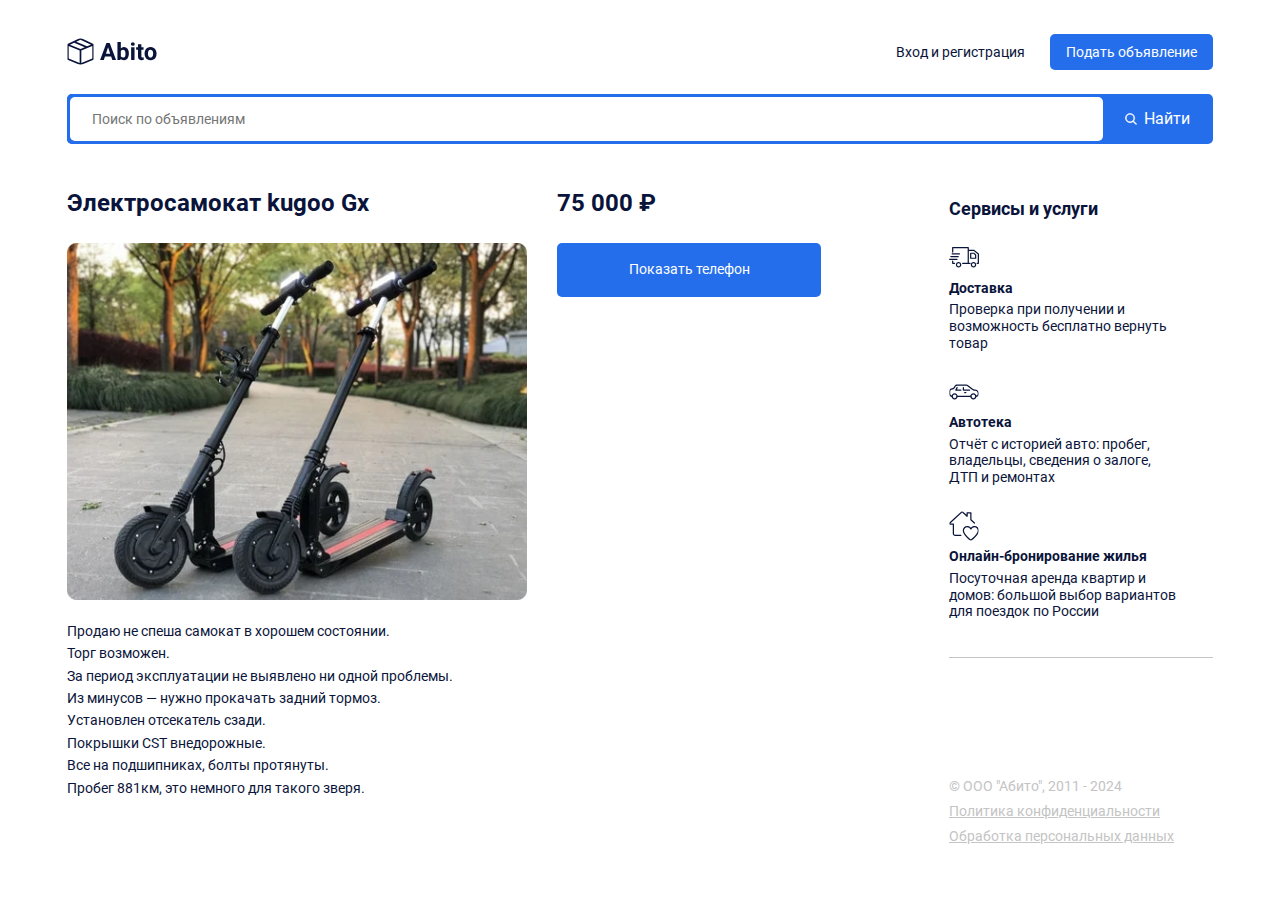
==== item.html @ bae99410 "add item.html" ====
<!DOCTYPE html>
<html lang="en">
  <head>
    <meta charset="UTF-8" />
    <meta
      name="viewport"
      content="width=device-width, user-scalable=no, initial-scale=1.0, maximum-scale=1.0, minimum-scale=1.0"
    />
    <meta http-equiv="X-UA-Compatible" content="ie=edge" />
    <title>Item</title>
    <link rel="stylesheet" href="./styles/styles.css" />
  </head>
  <body>
    <header class="header container">
      <a href="./index.html" class="header__logo logo">
        <img
          src="./images/logo.svg"
          alt="Abito"
          class="logo"
          width="91"
          height="28"
          loading="lazy"
        />
      </a>
      <div class="header__right-menu">
        <a href="/" class="header__login">Вход и регистрация</a>
        <button class="header__button button">Подать объявление</button>
      </div>
    </header>

    <main class="content container">
      <section class="section">
        <div class="search">
          <div class="search__input field">
            <input
              type="text"
              class="field__input"
              placeholder="Поиск по объявлениям"
            />
          </div>
          <button class="search__button button">
            <svg
              xmlns="http://www.w3.org/2000/svg"
              xmlns:xlink="http://www.w3.org/1999/xlink"
              viewBox="0,0,256,256"
              width="14px"
              height="14px"
              fill-rule="nonzero"
            >
              <g
                fill="#ffffff"
                fill-rule="nonzero"
                stroke="none"
                stroke-width="1"
                stroke-linecap="butt"
                stroke-linejoin="miter"
                stroke-miterlimit="10"
                stroke-dasharray=""
                stroke-dashoffset="0"
                font-family="none"
                font-weight="none"
                font-size="none"
                text-anchor="none"
                style="mix-blend-mode: normal"
              >
                <g transform="scale(8.53333,8.53333)">
                  <path
                    d="M13,3c-5.51133,0 -10,4.48867 -10,10c0,5.51133 4.48867,10 10,10c2.39665,0 4.59741,-0.85106 6.32227,-2.26367l5.9707,5.9707c0.25082,0.26124 0.62327,0.36648 0.97371,0.27512c0.35044,-0.09136 0.62411,-0.36503 0.71547,-0.71547c0.09136,-0.35044 -0.01388,-0.72289 -0.27512,-0.97371l-5.9707,-5.9707c1.41261,-1.72486 2.26367,-3.92561 2.26367,-6.32227c0,-5.51133 -4.48867,-10 -10,-10zM13,5c4.43067,0 8,3.56933 8,8c0,4.43067 -3.56933,8 -8,8c-4.43067,0 -8,-3.56933 -8,-8c0,-4.43067 3.56933,-8 8,-8z"
                  ></path>
                </g>
              </g>
            </svg>
            Найти
          </button>
        </div>
      </section>

      <section class="section">
        <div class="section__body">
          <div class="page">
            <div class="page__body">
              <h1 class="page__body-title">Электросамокат kugoo Gx</h1>
              <img
                src="./images/item.jpeg"
                alt="Электросамокат kugoo Gx"
                class="page__body-img"
                width="460"
                height="357"
                loading="lazy"
              />
              <p class="page__body-description">
                Продаю не спеша самокат в хорошем состоянии. <br />
                Торг возможен. <br />
                За период эксплуатации не выявлено ни одной проблемы. <br />
                Из минусов — нужно прокачать задний тормоз. <br />
                Установлен отсекатель сзади. <br />
                Покрышки CST внедорожные. <br />
                Все на подшипниках, болты протянуты.<br />
                Пробег 881км, это немного для такого зверя.
              </p>
            </div>

            <div class="page__right">
              <p class="page__right-price">75 000 ₽</p>
              <button type="button" class="page__right-button button">
                Показать телефон
              </button>
            </div>
          </div>

          <div class="services">
            <h2 class="services__title">Сервисы и услуги</h2>
            <ul class="services__list">
              <li class="services__item">
                <div class="services__item-icon">
                  <svg
                    width="30.000000"
                    height="20.452057"
                    viewBox="0 0 30 20.4521"
                    fill="none"
                    xmlns="http://www.w3.org/2000/svg"
                    xmlns:xlink="http://www.w3.org/1999/xlink"
                  >
                    <defs />
                    <path
                      id="Vector"
                      d="M24.52 14.95C23.79 14.95 23.09 15.24 22.57 15.76C22.04 16.28 21.75 16.97 21.75 17.7C21.75 18.43 22.04 19.12 22.57 19.64C23.1 20.16 23.79 20.45 24.52 20.45C26.02 20.45 27.25 19.21 27.25 17.7C27.25 16.18 26.02 14.95 24.52 14.95ZM24.52 19.23C23.68 19.23 22.97 18.53 22.97 17.7C22.97 16.87 23.68 16.17 24.52 16.17C25.35 16.17 26.02 16.86 26.02 17.7C26.02 18.54 25.35 19.23 24.52 19.23ZM25.23 5.79C25.12 5.69 24.97 5.63 24.82 5.63L21.69 5.63C21.35 5.63 21.08 5.91 21.08 6.24L21.08 11.25C21.08 11.59 21.35 11.86 21.69 11.86L26.66 11.86C27 11.86 27.27 11.59 27.27 11.25L27.27 7.9C27.27 7.73 27.2 7.56 27.07 7.45L25.23 5.79ZM26.05 10.64L22.3 10.64L22.3 6.85L24.58 6.85L26.05 8.17L26.05 10.64ZM9.6 14.95C8.87 14.95 8.17 15.24 7.65 15.76C7.12 16.28 6.83 16.97 6.83 17.7C6.83 18.43 7.12 19.12 7.65 19.64C8.18 20.16 8.87 20.45 9.6 20.45C11.11 20.45 12.33 19.21 12.33 17.7C12.33 16.18 11.11 14.95 9.6 14.95ZM9.6 19.23C8.76 19.23 8.05 18.53 8.05 17.7C8.05 16.87 8.76 16.17 9.6 16.17C10.43 16.17 11.11 16.86 11.11 17.7C11.11 18.54 10.43 19.23 9.6 19.23ZM5.53 15.7L4.3 15.7L4.3 14.08C4.3 13.74 4.03 13.46 3.69 13.46C3.35 13.46 3.08 13.74 3.08 14.08L3.08 16.31C3.08 16.65 3.35 16.92 3.69 16.92L5.53 16.92C5.87 16.92 6.14 16.65 6.14 16.31C6.14 15.98 5.87 15.7 5.53 15.7ZM8.63 12.37C8.63 12.04 8.35 11.76 8.02 11.76L0.61 11.76C0.27 11.76 0 12.04 0 12.37C0 12.71 0.27 12.98 0.61 12.98L8.02 12.98C8.35 12.98 8.63 12.71 8.63 12.37ZM1.85 10.17L9.26 10.21C9.59 10.21 9.87 9.94 9.87 9.6C9.88 9.26 9.6 8.99 9.27 8.99L1.86 8.94C1.85 8.94 1.85 8.94 1.85 8.94C1.52 8.94 1.24 9.21 1.24 9.55C1.24 9.89 1.51 10.17 1.85 10.17ZM3.09 7.39L10.5 7.39C10.84 7.39 11.11 7.12 11.11 6.78C11.11 6.45 10.84 6.17 10.5 6.17L3.09 6.17C2.76 6.17 2.48 6.45 2.48 6.78C2.48 7.12 2.76 7.39 3.09 7.39ZM29.77 6.57L25.4 2.95C25.29 2.85 25.15 2.81 25 2.81L19.86 2.81L19.86 0.61C19.86 0.27 19.59 0 19.25 0L3.69 0C3.35 0 3.08 0.27 3.08 0.61L3.08 5.08C3.08 5.41 3.35 5.69 3.69 5.69C4.03 5.69 4.3 5.41 4.3 5.08L4.3 1.22L18.65 1.22L18.65 15.7L13.64 15.7C13.3 15.7 13.02 15.98 13.02 16.31C13.02 16.65 13.3 16.92 13.64 16.92L21.09 16.92C21.43 16.92 21.71 16.65 21.71 16.31C21.71 15.98 21.43 15.7 21.09 15.7L19.87 15.7L19.87 4.03L24.79 4.03L28.77 7.33L28.73 15.69L28.1 15.69C27.76 15.69 27.48 15.96 27.48 16.3C27.48 16.64 27.76 16.91 28.1 16.91L29.34 16.91C29.67 16.91 29.95 16.64 29.95 16.31L30 7.04C29.99 6.86 29.91 6.68 29.77 6.57Z"
                      fill="#000000"
                      fill-opacity="1.000000"
                      fill-rule="nonzero"
                    />
                  </svg>
                </div>
                <h3 class="services__item-title">Доставка</h3>
                <p class="services__item-description">
                  Проверка при получении и возможность бесплатно вернуть товар
                </p>
              </li>
              <li class="services__item">
                <div class="services__item-icon">
                  <svg
                    width="30.000000"
                    height="30.000000"
                    viewBox="0 0 30 30"
                    fill="none"
                    xmlns="http://www.w3.org/2000/svg"
                    xmlns:xlink="http://www.w3.org/1999/xlink"
                  >
                    <defs>
                      <clipPath id="clip1_298">
                        <rect
                          id="002-sedan 1"
                          rx="0.000000"
                          width="29.000000"
                          height="29.000000"
                          transform="translate(0.500000 0.500000)"
                          fill="white"
                          fill-opacity="0"
                        />
                      </clipPath>
                    </defs>
                    <rect
                      id="002-sedan 1"
                      rx="0.000000"
                      width="29.000000"
                      height="29.000000"
                      transform="translate(0.500000 0.500000)"
                      fill="#FFFFFF"
                      fill-opacity="0"
                    />
                    <g clip-path="url(#clip1_298)">
                      <path
                        id="Vector"
                        d="M5.62 16.25C3.9 16.25 2.5 17.65 2.5 19.37C2.5 21.09 3.9 22.5 5.62 22.5C7.34 22.5 8.74 21.09 8.74 19.37C8.74 17.65 7.34 16.25 5.62 16.25ZM5.62 21.25C4.59 21.25 3.75 20.4 3.75 19.37C3.75 18.34 4.59 17.5 5.62 17.5C6.65 17.5 7.5 18.34 7.5 19.37C7.5 20.4 6.65 21.25 5.62 21.25Z"
                        fill="#000000"
                        fill-opacity="1.000000"
                        fill-rule="nonzero"
                      />
                      <path
                        id="Vector"
                        d="M24.37 16.25C22.65 16.25 21.25 17.65 21.25 19.37C21.25 21.09 22.65 22.5 24.37 22.5C26.09 22.5 27.49 21.09 27.49 19.37C27.49 17.65 26.09 16.25 24.37 16.25ZM24.37 21.25C23.34 21.25 22.5 20.4 22.5 19.37C22.5 18.34 23.34 17.5 24.37 17.5C25.4 17.5 26.25 18.34 26.25 19.37C26.25 20.4 25.4 21.25 24.37 21.25Z"
                        fill="#000000"
                        fill-opacity="1.000000"
                        fill-rule="nonzero"
                      />
                      <path
                        id="Vector"
                        d="M26.25 12.5L25.19 12.5C24.8 12.5 24.42 12.36 24.12 12.12L19.2 8.18C18.64 7.74 17.95 7.5 17.24 7.5L8.21 7.5C7.16 7.5 6.19 8.02 5.61 8.89L4.54 10.48C4.22 10.96 3.69 11.25 3.12 11.25C1.4 11.25 0 12.65 0 14.37L0 16.87C0 18.59 1.4 20 3.12 20C3.46 20 3.75 19.71 3.75 19.37C3.75 19.03 3.46 18.75 3.12 18.75C2.09 18.75 1.25 17.9 1.25 16.87L1.25 14.37C1.25 13.34 2.09 12.5 3.12 12.5C4.11 12.5 5.03 12 5.58 11.18L6.65 9.58C7 9.06 7.58 8.74 8.21 8.74L17.24 8.74C17.67 8.74 18.08 8.89 18.42 9.16L23.34 13.09C23.86 13.51 24.52 13.74 25.19 13.74L26.25 13.74C28.08 13.74 28.75 15.61 28.75 16.87C28.75 18.1 27.8 18.74 26.87 18.74C26.53 18.74 26.25 19.02 26.25 19.37C26.25 19.71 26.53 19.99 26.87 19.99C28.65 20 30 18.65 30 16.87C30 14.75 28.68 12.5 26.25 12.5Z"
                        fill="#000000"
                        fill-opacity="1.000000"
                        fill-rule="nonzero"
                      />
                      <path
                        id="Vector"
                        d="M21.87 18.75L8.12 18.75C7.78 18.75 7.5 19.03 7.5 19.37C7.5 19.71 7.78 20 8.12 20L21.87 20C22.22 20 22.5 19.71 22.5 19.37C22.5 19.03 22.22 18.75 21.87 18.75Z"
                        fill="#000000"
                        fill-opacity="1.000000"
                        fill-rule="nonzero"
                      />
                      <path
                        id="Vector"
                        d="M20.62 12.5L15 12.5L15 10.62C15 10.28 14.72 9.99 14.37 9.99C14.03 9.99 13.75 10.28 13.75 10.62L13.75 13.12C13.75 13.47 14.03 13.75 14.37 13.75L20.62 13.75C20.97 13.75 21.25 13.47 21.25 13.12C21.25 12.78 20.97 12.5 20.62 12.5Z"
                        fill="#000000"
                        fill-opacity="1.000000"
                        fill-rule="nonzero"
                      />
                      <path
                        id="Vector"
                        d="M11.87 12.5L7.88 12.5L8.68 10.9C8.83 10.59 8.71 10.22 8.4 10.06C8.09 9.91 7.72 10.03 7.56 10.34L6.31 12.84C6.21 13.03 6.22 13.27 6.34 13.45C6.45 13.63 6.65 13.75 6.87 13.75L11.87 13.75C12.22 13.75 12.5 13.47 12.5 13.12C12.5 12.78 12.22 12.5 11.87 12.5Z"
                        fill="#000000"
                        fill-opacity="1.000000"
                        fill-rule="nonzero"
                      />
                      <path
                        id="Vector"
                        d="M16.87 15L15.62 15C15.28 15 15 15.28 15 15.62C15 15.97 15.28 16.25 15.62 16.25L16.87 16.25C17.21 16.25 17.5 15.97 17.5 15.62C17.5 15.28 17.21 15 16.87 15Z"
                        fill="#000000"
                        fill-opacity="1.000000"
                        fill-rule="nonzero"
                      />
                    </g>
                  </svg>
                </div>
                <h3 class="services__item-title">Автотека</h3>
                <p class="services__item-description">
                  Отчёт с историей авто: пробег, владельцы, сведения о залоге,
                  ДТП и ремонтах
                </p>
              </li>
              <li class="services__item">
                <div class="services__item-icon">
                  <svg
                    width="30.000000"
                    height="30.000000"
                    viewBox="0 0 30 30"
                    fill="none"
                    xmlns="http://www.w3.org/2000/svg"
                    xmlns:xlink="http://www.w3.org/1999/xlink"
                  >
                    <defs>
                      <clipPath id="clip1_390">
                        <rect
                          id="love 1"
                          rx="0.000000"
                          width="29.000000"
                          height="29.000000"
                          transform="translate(0.500000 0.500000)"
                          fill="white"
                          fill-opacity="0"
                        />
                      </clipPath>
                    </defs>
                    <rect
                      id="love 1"
                      rx="0.000000"
                      width="29.000000"
                      height="29.000000"
                      transform="translate(0.500000 0.500000)"
                      fill="#FFFFFF"
                      fill-opacity="0"
                    />
                    <g clip-path="url(#clip1_390)">
                      <path
                        id="Vector"
                        d="M21.87 30C21.74 30 21.61 29.95 21.5 29.87C21.18 29.64 13.75 24.03 13.75 19.53C13.75 17.03 15.78 15 18.28 15C19.71 15 21.02 15.66 21.87 16.75C22.72 15.66 24.03 15 25.46 15C27.96 15 30 17.03 30 19.53C30 24.03 22.56 29.64 22.24 29.87C22.13 29.95 22 30 21.87 30ZM18.28 16.25C16.47 16.25 15 17.72 15 19.53C15 22.57 19.65 26.84 21.87 28.58C24.09 26.84 28.75 22.57 28.75 19.53C28.75 17.72 27.27 16.25 25.46 16.25C24.15 16.25 22.96 17.02 22.44 18.22C22.25 18.67 21.5 18.67 21.3 18.22C20.78 17.02 19.59 16.25 18.28 16.25Z"
                        fill="#000000"
                        fill-opacity="1.000000"
                        fill-rule="nonzero"
                      />
                      <path
                        id="Vector"
                        d="M11.87 25L6.25 25C4.87 25 3.75 23.87 3.75 22.5L3.75 13.75L1.25 13.75C0.54 13.75 0 13.2 0 12.5C0 12.14 0.15 11.8 0.4 11.57L12.69 0.16C12.93 -0.06 13.31 -0.06 13.54 0.16L17.5 3.82L17.5 1.87C17.5 1.52 17.78 1.24 18.12 1.24L21.87 1.24C22.22 1.24 22.5 1.52 22.5 1.87L22.5 8.46L25.85 11.57C26.1 11.81 26.11 12.2 25.88 12.46C25.64 12.71 25.25 12.73 24.99 12.49L21.44 9.19C21.32 9.07 21.25 8.91 21.25 8.73L21.25 2.49L18.75 2.49L18.75 5.26C18.75 5.51 18.6 5.73 18.37 5.83C18.14 5.93 17.88 5.88 17.7 5.71L13.12 1.47L1.25 12.49L4.37 12.5C4.71 12.5 5 12.78 5 13.12L5 22.5C5 23.19 5.56 23.75 6.25 23.75L11.87 23.75C12.22 23.75 12.5 24.03 12.5 24.37C12.5 24.72 12.22 25 11.87 25Z"
                        fill="#000000"
                        fill-opacity="1.000000"
                        fill-rule="nonzero"
                      />
                    </g>
                  </svg>
                </div>
                <h3 class="services__item-title">Онлайн-бронирование жилья</h3>
                <p class="services__item-description">
                  Посуточная аренда квартир и домов: большой выбор вариантов для
                  поездок по России
                </p>
              </li>
            </ul>

            <div class="services__copyright">
              <p class="services__copyright-title">
                © ООО "Абито", <time datetime="2011">2011</time> -
                <time datetime="2024">2024</time>
              </p>
              <a href="#" class="services__copyright-link"
                >Политика конфиденциальности</a
              >
              <a href="#" class="services__copyright-link"
                >Обработка персональных данных</a
              >
            </div>
          </div>
        </div>
      </section>
    </main>
  </body>
</html>
---- styles/styles.css ----
@charset "UTF-8";
/**
  Нормализация блочной модели
 */
*,
::before,
::after {
  box-sizing: border-box;
}

/**
   Убираем внутренние отступы слева тегам списков,
   у которых есть атрибут class
  */
:where(ul, ol):where([class]) {
  padding-left: 0;
}

/**
   Убираем внешние отступы body и двум другим тегам,
   у которых есть атрибут class
  */
body,
:where(blockquote, figure):where([class]) {
  margin: 0;
}

/**
   Убираем внешние отступы вертикали нужным тегам,
   у которых есть атрибут class
  */
:where(h1, h2, h3, h4, h5, h6, p, ul, ol, dl):where([class]) {
  margin-block: 0;
}

:where(dd[class]) {
  margin-left: 0;
}

:where(fieldset[class]) {
  margin-left: 0;
  padding: 0;
  border: none;
}

/**
   Убираем стандартный маркер маркированному списку,
   у которого есть атрибут class
  */
:where(ul[class]) {
  list-style: none;
}

:where(address[class]) {
  font-style: normal;
}

/**
   Обнуляем вертикальные внешние отступы параграфа,
   объявляем локальную переменную для внешнего отступа вниз,
   чтобы избежать взаимодействие с более сложным селектором
  */
p {
  --paragraphMarginBottom: 24px;
  margin-block: 0;
}

/**
   Внешний отступ вниз для параграфа без атрибута class,
   который расположен не последним среди своих соседних элементов
  */
p:where(:not([class]):not(:last-child)) {
  margin-bottom: var(--paragraphMarginBottom);
}

/**
   Упрощаем работу с изображениями
  */
img {
  display: block;
  max-width: 100%;
}

/**
   Наследуем свойства шрифт для полей ввода
  */
input,
textarea,
select,
button {
  font: inherit;
}

html {
  /**
     Пригодится в большинстве ситуаций
     (когда, например, нужно будет "прижать" футер к низу сайта)
    */
  height: 100%;
}

/**
   Плавный скролл
  */
html,
:has(:target) {
  scroll-behavior: smooth;
}

body {
  /**
     Пригодится в большинстве ситуаций
     (когда, например, нужно будет "прижать" футер к низу сайта)
    */
  min-height: 100%;
  /**
     Унифицированный интерлиньяж
    */
  line-height: 1.5;
}

/**
   Приводим к единому цвету svg-элементы
  */
svg *[fill] {
  fill: currentColor;
}

svg *[stroke] {
  stroke: currentColor;
}

/**
   Чиним баг задержки смены цвета при взаимодействии с svg-элементами
  */
svg * {
  transition-property: fill, stroke;
}

/**
   Удаляем все анимации и переходы для людей,
   которые предпочитают их не использовать
  */
@media (prefers-reduced-motion: reduce) {
  *,
  ::before,
  ::after {
    animation-duration: 0.01ms !important;
    animation-iteration-count: 1 !important;
    transition-duration: 0.01ms !important;
    scroll-behavior: auto !important;
  }
}
@font-face {
  font-family: "Roboto";
  src: url("../fonts/Roboto-Bold.woff2") format("woff2");
  font-weight: 700;
  font-style: normal;
  font-display: swap;
}
@font-face {
  font-family: "Roboto";
  src: url("../fonts/Roboto-Regular.woff2") format("woff2");
  font-weight: 400;
  font-style: normal;
  font-display: swap;
}
.container {
  max-width: 1176px;
  margin-inline: auto;
  padding-inline: 15px;
}

.visually-hidden {
  position: absolute !important;
  width: 1px !important;
  height: 1px !important;
  margin: -1px !important;
  border: 0 !important;
  padding: 0 !important;
  white-space: nowrap !important;
  -webkit-clip-path: inset(100%) !important;
          clip-path: inset(100%) !important;
  clip: rect(0 0 0 0) !important;
  overflow: hidden !important;
}

@media (max-width: 767px) {
  .hidden-mobile {
    display: none !important;
  }
}

@media (min-width: 768px) {
  .visible-mobile {
    display: none !important;
  }
}

body {
  font-size: 14px;
  font-family: "Roboto", sans-serif;
  font-weight: 400;
  line-height: 1.2;
  color: #0a143a;
  background-color: #ffffff;
}

a,
button,
input,
svg * {
  transition-duration: 0.2s;
}

a {
  text-decoration: none;
  color: inherit;
}

h1,
h2,
h3,
h4 {
  font-weight: 500;
}

h1 {
  font-size: 24px;
  font-weight: 700;
}
@media (max-width: 767px) {
  h1 {
    font-size: 18px;
  }
}

h2 {
  font-size: 18px;
  font-weight: 700;
}

h3 {
  font-weight: 700;
  font-size: 16px;
}

p {
  font-size: 14px;
}

.card__image {
  border-radius: 10px;
  width: 264px;
}
.card__body-title {
  color: #256eeb;
  padding-top: 12px;
}
.card__body-price {
  font-weight: 700;
  padding-top: 5px;
  font-size: 16px;
}
.card__body-address {
  color: #c4c4c4;
  padding-top: 10px;
}
.card__body-date {
  color: #c4c4c4;
  padding-top: 4px;
}

.cards__title {
  padding-bottom: 25px;
}
.cards__list {
  display: grid;
  grid-template-columns: repeat(3, 1fr);
  -moz-column-gap: 30px;
       column-gap: 30px;
  row-gap: 40px;
}

.services__title {
  padding-bottom: 23px;
  margin-top: 9px;
}
.services__list {
  display: flex;
  flex-direction: column;
  row-gap: 25px;
  padding-bottom: 37px;
  border-bottom: 1px solid #c4c4c4;
  width: 264px;
}
.services__item-icon {
  height: 30px;
  display: flex;
  align-items: center;
}
.services__item-title {
  padding-top: 7px;
  font-size: 14px;
}
.services__item-description {
  padding-top: 5px;
  max-width: 217px;
}
.services__item-description:nth-child(3) {
  max-width: 231px;
}
.services__copyright {
  display: flex;
  flex-direction: column;
  row-gap: 8px;
  margin-top: 120px;
  color: #c4c4c4;
}
.services__copyright-link {
  text-decoration: underline;
}

.header {
  padding-top: 34px;
  padding-bottom: 24px;
  display: flex;
  align-items: center;
  justify-content: space-between;
}
.header__right-menu {
  display: flex;
  align-items: center;
  -moz-column-gap: 25px;
       column-gap: 25px;
}
.header__login:hover {
  opacity: 0.6;
}

.button {
  padding: 0;
  background-color: transparent;
  border: none;
  height: 36px;
  background-color: #256eeb;
  color: #ffffff;
  padding-inline: 15px;
  border-radius: 5px;
  border: 1px solid transparent;
  cursor: pointer;
}
.button:hover {
  background-color: #ffffff;
  color: #0a143a;
  border-color: #256eeb;
}

.search {
  display: flex;
  align-items: center;
  background-color: #256eeb;
  border-radius: 5px;
  margin-bottom: 45px;
}
.search__input {
  width: 100%;
  border: none;
}
.search__button {
  height: 44px;
  display: flex;
  align-items: center;
  padding-right: 20px;
  padding-left: 17px;
  -moz-column-gap: 6px;
       column-gap: 6px;
  font-size: 16px;
  border-right: 3px solid transparent;
}

.field {
  width: 100%;
  border: 3px solid #256eeb;
  border-radius: 5px;
}
.field__input {
  width: 100%;
  height: 44px;
  border-radius: 5px;
  border: none;
  padding-inline: 22px;
}
.field__input:focus-visible {
  outline: none;
}

.section__body {
  display: flex;
  justify-content: space-between;
  -moz-column-gap: 30px;
       column-gap: 30px;
}

.page {
  display: flex;
  -moz-column-gap: 30px;
       column-gap: 30px;
}
.page__body-title {
  padding-bottom: 25px;
}
.page__body-description {
  padding-top: 20px;
  line-height: 1.6;
}
.page__right-price {
  font-size: 24px;
  font-weight: 700;
  padding-bottom: 25px;
}
.page__right-button {
  width: 264px;
  height: 54px;
  display: flex;
  align-items: center;
  justify-content: center;
}/*# sourceMappingURL=styles.css.map */
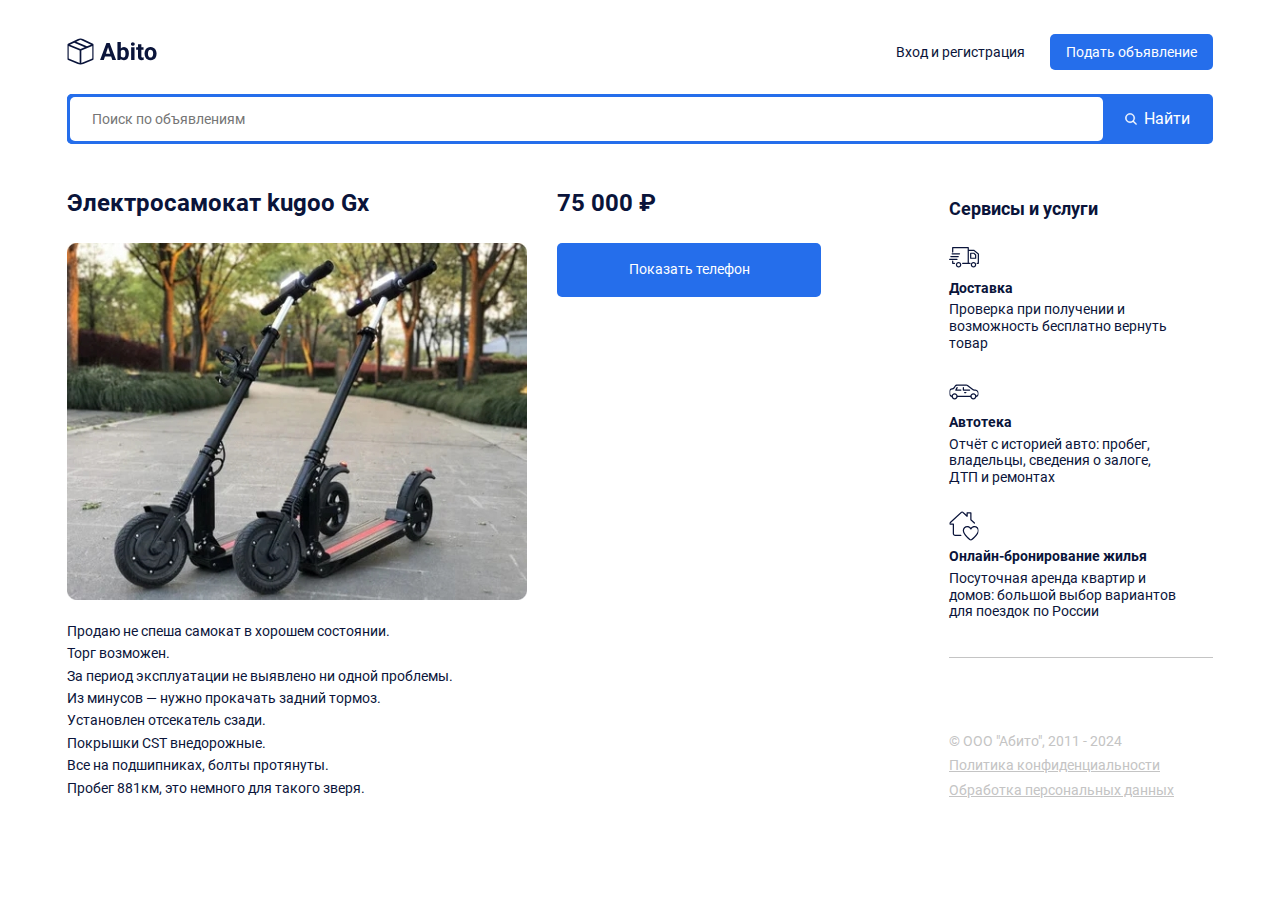
==== commit eed2fcc0: "add js" ====
--- a/item.html
+++ b/item.html
@@ -9,6 +9,7 @@
     <meta http-equiv="X-UA-Compatible" content="ie=edge" />
     <title>Item</title>
     <link rel="stylesheet" href="./styles/styles.css" />
+    <script src="./js/main.js" defer></script>
   </head>
   <body>
     <header class="header container">
--- a/styles/styles.css
+++ b/styles/styles.css
@@ -282,6 +282,10 @@
   row-gap: 40px;
 }
 
+.services {
+  display: flex;
+  flex-direction: column;
+}
 .services__title {
   padding-bottom: 23px;
   margin-top: 9px;
@@ -311,10 +315,11 @@
   max-width: 231px;
 }
 .services__copyright {
+  margin-top: auto;
+  padding-top: 30px;
   display: flex;
   flex-direction: column;
   row-gap: 8px;
-  margin-top: 120px;
   color: #c4c4c4;
 }
 .services__copyright-link {
